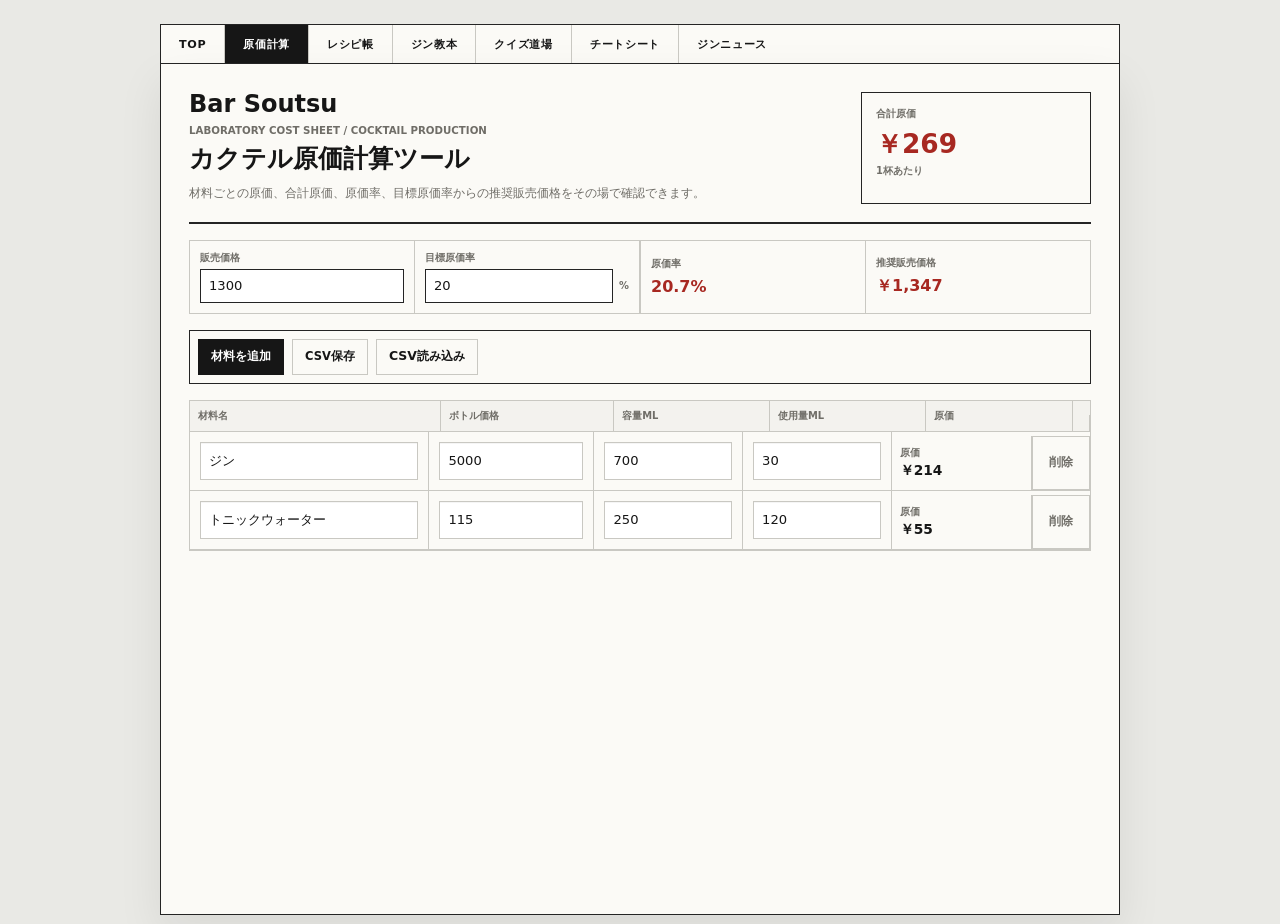
==== index.html @ 07887936 "共通ナビにTOPを追加 Co-Authored-By: Claude Opus 4.8 <noreply@anthropic.com>" ====
<!doctype html>
<html lang="ja">
  <head>
    <meta charset="UTF-8" />
    <meta name="viewport" content="width=device-width, initial-scale=1.0" />
    <meta name="theme-color" content="#f3f1ec" />
    <meta
      http-equiv="Content-Security-Policy"
      content="default-src 'self'; script-src 'self'; style-src 'self'; img-src 'self'; connect-src 'none'; object-src 'none'; base-uri 'none'; form-action 'none'; worker-src 'self'; manifest-src 'self'"
    />
    <title>Bar Soutsu カクテル原価計算ツール</title>
    <link rel="manifest" href="manifest.json" />
    <link rel="icon" href="assets/icon.svg" type="image/svg+xml" />
    <link rel="apple-touch-icon" href="assets/icon.svg" />
    <link rel="stylesheet" href="styles.css" />
  </head>
  <body class="has-nav">
    <nav class="site-nav">
      <a class="site-nav-link" href="https://sousuyou.github.io/top/">TOP</a>
      <a class="site-nav-link active" href="https://sousuyou.github.io/cocktail-cost-tool/">原価計算</a>
      <a class="site-nav-link" href="https://sousuyou.github.io/cocktail-recipe-book/">レシピ帳</a>
      <a class="site-nav-link" href="https://sousuyou.github.io/gin-textbook/">ジン教本</a>
      <a class="site-nav-link" href="https://sousuyou.github.io/gin-textbook/quiz/">クイズ道場</a>
      <a class="site-nav-link" href="https://sousuyou.github.io/gin-textbook/cheatsheet/">チートシート</a>
      <a class="site-nav-link" href="https://sousuyou.github.io/gin-news/">ジンニュース</a>
    </nav>
    <main class="app-shell">
      <section class="hero" aria-labelledby="page-title">
        <div>
          <p class="brand-mark">Bar Soutsu</p>
          <p class="eyebrow">Laboratory Cost Sheet / Cocktail Production</p>
          <h1 id="page-title">カクテル原価計算ツール</h1>
          <p class="lead">材料ごとの原価、合計原価、原価率、目標原価率からの推奨販売価格をその場で確認できます。</p>
        </div>
        <div class="hero-panel" aria-label="計算サマリー">
          <span>合計原価</span>
          <strong id="total-cost">¥0</strong>
          <small>1杯あたり</small>
        </div>
      </section>

      <section class="controls-band" aria-label="販売条件">
        <label>
          <span>販売価格</span>
          <input id="sale-price" type="number" min="0" step="1" inputmode="decimal" value="1300" placeholder="例: 1300" />
        </label>
        <label>
          <span>目標原価率</span>
          <div class="input-suffix">
            <input id="target-rate" type="number" min="0" step="0.1" inputmode="decimal" value="20" placeholder="例: 20" />
            <span>%</span>
          </div>
        </label>
        <div class="metric">
          <span>原価率</span>
          <strong id="cost-rate">-</strong>
        </div>
        <div class="metric">
          <span>推奨販売価格</span>
          <strong id="recommended-price">-</strong>
        </div>
      </section>

      <section class="toolbar" aria-label="操作">
        <button id="add-row" type="button">材料を追加</button>
        <button id="download-csv" type="button" class="secondary">CSV保存</button>
        <label class="file-button">
          CSV読み込み
          <input id="csv-file" type="file" accept=".csv,text/csv" />
        </label>
      </section>

      <section class="ingredients-section" aria-label="材料一覧">
        <div class="table-head" aria-hidden="true">
          <span>材料名</span>
          <span>ボトル価格</span>
          <span>容量ml</span>
          <span>使用量ml</span>
          <span>原価</span>
          <span></span>
        </div>
        <div id="ingredient-list" class="ingredient-list"></div>
      </section>
    </main>

    <template id="ingredient-row-template">
      <article class="ingredient-row">
        <label>
          <span>材料名</span>
          <input class="name-input" type="text" placeholder="例: ドライジン" />
        </label>
        <label>
          <span>ボトル価格</span>
          <input class="price-input" type="number" min="0" step="1" inputmode="decimal" placeholder="例: 3200" />
        </label>
        <label>
          <span>容量ml</span>
          <input class="volume-input" type="number" min="0" step="1" inputmode="decimal" placeholder="例: 700" />
        </label>
        <label>
          <span>使用量ml</span>
          <input class="used-input" type="number" min="0" step="0.1" inputmode="decimal" placeholder="例: 45" />
        </label>
        <div class="row-cost">
          <span>原価</span>
          <strong>¥0</strong>
        </div>
        <button class="remove-row" type="button" aria-label="材料を削除">削除</button>
      </article>
    </template>

    <script src="script.js"></script>
  </body>
</html>
---- styles.css ----
:root {
  color-scheme: light;
  --bg: #e9e9e5;
  --paper: #fbfaf6;
  --panel: #fbfaf6;
  --panel-soft: #f3f2ee;
  --field: #ffffff;
  --field-active: #f7f8f8;
  --line: #c9c8c2;
  --line-strong: #242424;
  --text: #161616;
  --muted: #6f6d67;
  --accent: #161616;
  --red: #a72821;
  --shadow: 0 18px 42px rgba(30, 30, 27, 0.08);
}

* {
  box-sizing: border-box;
}

body {
  margin: 0;
  min-height: 100vh;
  font-family:
    system-ui,
    -apple-system,
    BlinkMacSystemFont,
    "Hiragino Sans",
    "Yu Gothic",
    sans-serif;
  background: var(--bg);
  color: var(--text);
  font-size: 13px;
}

button,
input {
  font: inherit;
}

button {
  min-height: 36px;
  border: 1px solid var(--accent);
  border-radius: 0;
  background: var(--accent);
  color: #ffffff;
  font-size: 0.72rem;
  font-weight: 700;
  letter-spacing: 0;
  text-transform: uppercase;
  cursor: pointer;
  transition:
    transform 160ms ease,
    background 160ms ease,
    border-color 160ms ease;
}

button:hover,
.file-button:hover {
  transform: translateY(-1px);
}

button.secondary,
.file-button {
  background: var(--panel);
  color: var(--text);
  border-color: var(--line);
}

.app-shell {
  width: min(960px, calc(100% - 24px));
  min-height: calc(100vh - 48px);
  margin: 24px auto;
  padding: 28px;
  border: 1px solid var(--line-strong);
  background: var(--paper);
  box-shadow: var(--shadow);
}

.hero {
  min-height: 0;
  display: grid;
  grid-template-columns: minmax(0, 1fr) 230px;
  gap: 18px;
  align-items: stretch;
  padding: 0 0 18px;
  border: 0;
  border-bottom: 2px solid var(--line-strong);
  border-radius: 0;
  background: transparent;
  box-shadow: none;
  position: relative;
  overflow: hidden;
}

.hero::before {
  content: "";
  position: absolute;
  right: 0;
  top: 0;
  height: auto;
  background: transparent;
  color: var(--muted);
  font-size: 0.66rem;
  font-weight: 700;
  letter-spacing: 0;
  pointer-events: none;
}

.hero > * {
  position: relative;
}

.brand-mark {
  margin: 0 0 8px;
  color: var(--text);
  font-family:
    system-ui,
    -apple-system,
    BlinkMacSystemFont,
    "Hiragino Sans",
    "Yu Gothic",
    sans-serif;
  font-size: clamp(1.05rem, 2.5vw, 1.5rem);
  line-height: 1;
  letter-spacing: 0;
  font-weight: 700;
}

.eyebrow {
  margin: 0 0 8px;
  color: var(--muted);
  font-size: 0.64rem;
  font-weight: 700;
  letter-spacing: 0;
  text-transform: uppercase;
}

h1 {
  margin: 0;
  font-family:
    system-ui,
    -apple-system,
    BlinkMacSystemFont,
    "Hiragino Sans",
    "Yu Gothic",
    sans-serif;
  font-size: clamp(1.05rem, 2.5vw, 1.55rem);
  line-height: 1.18;
  letter-spacing: 0;
  font-weight: 700;
}

.lead {
  max-width: 620px;
  margin: 10px 0 0;
  color: var(--muted);
  font-size: 0.78rem;
  line-height: 1.65;
}

.hero-panel,
.metric {
  border: 1px solid var(--line);
  border-radius: 0;
  background: var(--panel-soft);
}

.hero-panel {
  padding: 14px;
  border-color: var(--line-strong);
  background: transparent;
}

.hero-panel span,
.hero-panel small,
.metric span,
.row-cost span,
label span {
  display: block;
  color: var(--muted);
  font-size: 0.62rem;
  font-weight: 700;
  letter-spacing: 0;
  text-transform: uppercase;
}

.hero-panel strong {
  display: block;
  margin: 6px 0 2px;
  color: var(--red);
  font-size: 1.65rem;
  font-family:
    system-ui,
    -apple-system,
    BlinkMacSystemFont,
    "Hiragino Sans",
    "Yu Gothic",
    sans-serif;
  letter-spacing: 0;
}

.controls-band,
.toolbar,
.ingredients-section {
  margin-top: 16px;
  padding: 0;
  border: 1px solid var(--line);
  border-radius: 0;
  background: var(--panel);
  box-shadow: none;
}

.controls-band {
  display: grid;
  grid-template-columns: repeat(4, minmax(0, 1fr));
  gap: 0;
}

label {
  display: grid;
  gap: 4px;
  padding: 10px;
  border-right: 1px solid var(--line);
}

.controls-band label:nth-of-type(2) {
  border-right: 1px solid var(--line);
}

input {
  width: 100%;
  min-height: 34px;
  border: 1px solid var(--line-strong);
  border-radius: 0;
  padding: 7px 8px;
  background: var(--field);
  color: var(--text);
  font-size: 0.82rem;
  outline: none;
}

input:hover {
  background: var(--field-active);
}

input:focus {
  border-color: var(--accent);
  background: #ffffff;
  box-shadow: inset 0 -2px 0 var(--accent);
}

.input-suffix {
  display: grid;
  grid-template-columns: minmax(0, 1fr) auto;
  align-items: center;
  gap: 6px;
}

.input-suffix span {
  color: var(--muted);
  font-weight: 800;
}

.metric {
  min-height: 0;
  padding: 10px;
  display: grid;
  align-content: center;
  gap: 6px;
  border: 0;
  border-left: 1px solid var(--line);
  background: transparent;
}

.metric strong {
  font-size: 1rem;
  color: var(--red);
  font-weight: 700;
  font-family:
    system-ui,
    -apple-system,
    BlinkMacSystemFont,
    "Hiragino Sans",
    "Yu Gothic",
    sans-serif;
  letter-spacing: 0;
}

.toolbar {
  display: flex;
  flex-wrap: wrap;
  gap: 0;
  border-color: var(--line-strong);
}

.toolbar button,
.file-button {
  padding: 0 12px;
  margin: 8px 0 8px 8px;
}

.file-button {
  min-height: 36px;
  border: 1px solid var(--line);
  border-radius: 0;
  display: inline-grid;
  place-items: center;
  cursor: pointer;
  font-size: 0.78rem;
  font-weight: 700;
  transition: transform 160ms ease;
}

.file-button input {
  position: absolute;
  inline-size: 1px;
  block-size: 1px;
  opacity: 0;
  pointer-events: none;
}

.table-head,
.ingredient-row {
  display: grid;
  grid-template-columns: 1.45fr 1fr 0.9fr 0.9fr 0.85fr auto;
  gap: 0;
  align-items: end;
}

.table-head {
  padding: 0;
  color: var(--muted);
  font-size: 0.62rem;
  font-weight: 700;
  letter-spacing: 0;
  text-transform: uppercase;
  background: var(--panel-soft);
  border-bottom: 1px solid var(--line);
}

.table-head span {
  padding: 8px;
  border-right: 1px solid var(--line);
}

.ingredient-list {
  display: grid;
  gap: 0;
}

.ingredient-row {
  padding: 0;
  border: 0;
  border-bottom: 1px solid var(--line);
  border-radius: 0;
  background: var(--panel);
}

.ingredient-row label span {
  display: none;
}

.row-cost {
  min-height: 54px;
  display: grid;
  align-content: center;
  gap: 2px;
  padding: 8px;
  border-right: 1px solid var(--line);
}

.row-cost strong {
  color: var(--text);
  font-size: 0.86rem;
  font-family:
    system-ui,
    -apple-system,
    BlinkMacSystemFont,
    "Hiragino Sans",
    "Yu Gothic",
    sans-serif;
  letter-spacing: 0;
}

.remove-row {
  min-width: 58px;
  min-height: 54px;
  border-color: var(--line);
  background: var(--panel);
  color: var(--muted);
}

.ingredient-row label {
  border-right: 1px solid var(--line);
}

.ingredient-row input {
  min-height: 38px;
  border: 1px solid var(--line);
  background: var(--field);
  box-shadow: inset 0 1px 0 rgba(0, 0, 0, 0.04);
}

.ingredient-row input:hover {
  background: var(--field-active);
}

.ingredient-row input:focus {
  border-color: var(--accent);
  box-shadow: inset 0 -2px 0 var(--accent);
}

.is-empty .remove-row {
  opacity: 0.4;
  pointer-events: none;
}

@media (max-width: 920px) {
  .hero,
  .controls-band {
    grid-template-columns: 1fr 1fr;
  }

  .hero {
    align-items: stretch;
  }

  .hero-panel {
    display: grid;
    align-content: center;
  }

  .table-head {
    display: none;
  }

  .ingredient-row {
    grid-template-columns: 1fr 1fr;
    align-items: stretch;
  }

  .ingredient-row label span {
    display: block;
  }

  .row-cost {
    min-height: 58px;
    padding: 8px 10px;
    border: 1px solid var(--line);
    border-radius: 0;
    background: var(--panel-soft);
  }
}

.site-nav {
  width: min(960px, calc(100% - 24px));
  margin: 24px auto 0;
  display: flex;
  border: 1px solid var(--line-strong);
  border-bottom: 0;
  background: var(--panel);
  overflow-x: auto;
  -webkit-overflow-scrolling: touch;
  scrollbar-width: none;
}

.site-nav::-webkit-scrollbar {
  display: none;
}

.site-nav-link {
  white-space: nowrap;
  padding: 0 18px;
  min-height: 38px;
  display: grid;
  place-items: center;
  text-decoration: none;
  color: var(--text);
  font-size: 0.7rem;
  font-weight: 700;
  letter-spacing: 0.06em;
  text-transform: uppercase;
  border-right: 1px solid var(--line);
  transition: background 160ms ease;
}

.site-nav-link:last-child { border-right: 0; }
.site-nav-link:hover { background: var(--panel-soft); }
.site-nav-link.active {
  background: var(--accent);
  color: #fff;
}

body.has-nav .app-shell { margin-top: 0; }

@media (max-width: 620px) {
  .site-nav {
    width: min(100% - 16px, 1180px);
    margin: 8px auto 0;
  }

  body.has-nav .app-shell { margin-top: 0; }
}

@media (max-width: 620px) {
  body {
    background-attachment: scroll;
  }

  .app-shell {
    width: min(100% - 16px, 1180px);
    margin: 8px auto;
    padding: 14px;
    display: flex;
    flex-direction: column;
  }

  .hero {
    grid-template-columns: 1fr;
  }

  .controls-band,
  .ingredient-row {
    grid-template-columns: 1fr 1fr;
  }

  .controls-band .metric {
    grid-column: auto;
  }

  .ingredient-row label:first-child,
  .ingredient-row label:nth-child(2) {
    grid-column: 1 / -1;
  }

  .ingredient-row .row-cost {
    grid-column: 1;
  }

  .ingredient-row .remove-row {
    grid-column: 2;
    width: 100%;
  }

  .toolbar {
    order: 4;
  }

  .ingredients-section {
    order: 3;
  }

  .hero,
  .controls-band,
  .toolbar,
  .ingredients-section {
    padding: 0;
  }

  .hero {
    min-height: 0;
  }

  h1 {
    font-size: 1.25rem;
  }

  .lead {
    font-size: 0.84rem;
  }

  .hero-panel strong {
    font-size: 1.45rem;
  }

  .toolbar {
    display: grid;
  }

  .toolbar button,
  .file-button {
    width: calc(100% - 16px);
  }
}
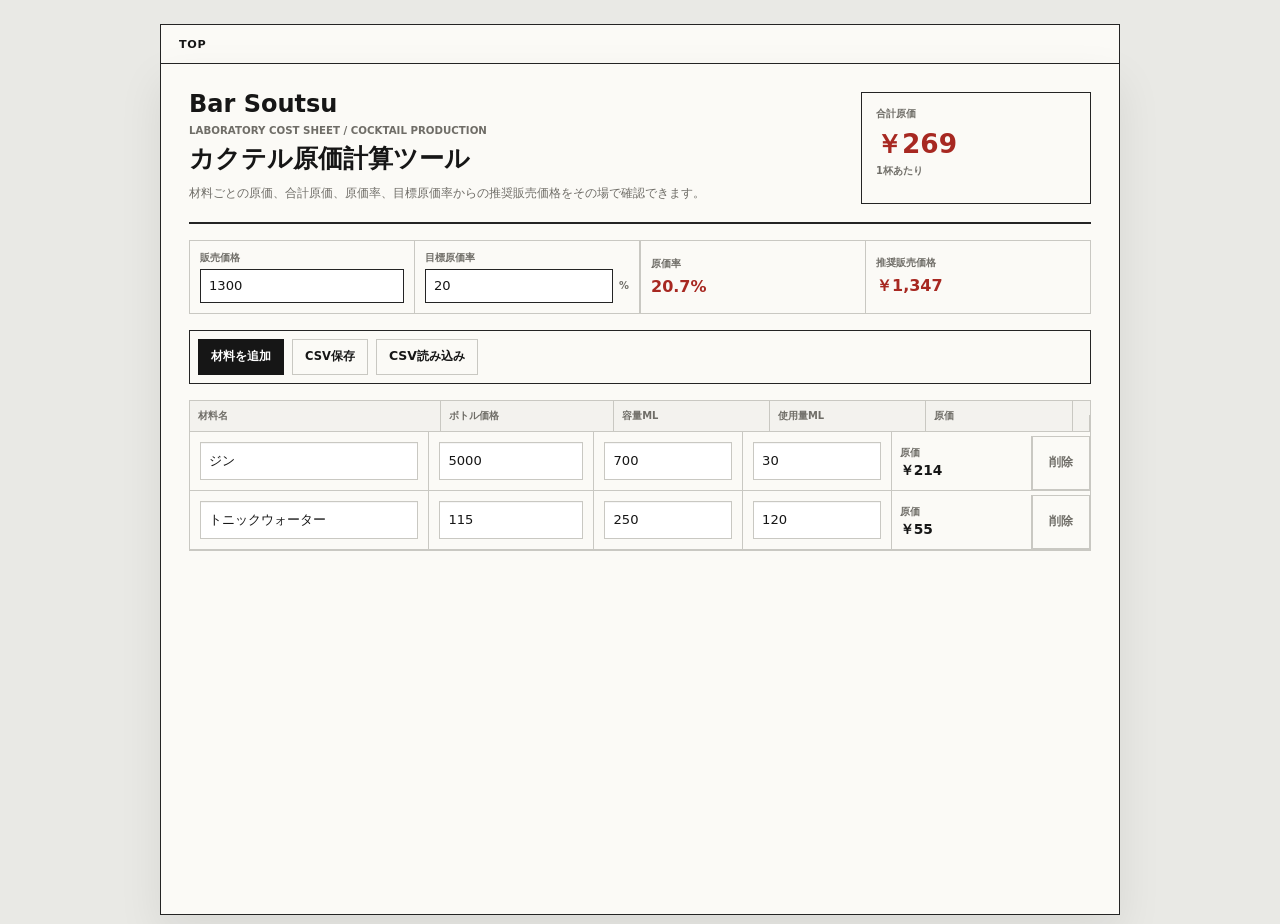
==== commit 468f9481: "共通ナビをnav.js(top)で一元管理する方式に変更 Co-Authored-By: Claude Opus 4.8 <noreply@anthropic.com>" ====
--- a/index.html
+++ b/index.html
@@ -15,15 +15,11 @@
     <link rel="stylesheet" href="styles.css" />
   </head>
   <body class="has-nav">
-    <nav class="site-nav">
+    <!-- 共通ナビ：中身は nav.js が自動生成（JS無効時はTOPリンクだけ残る） -->
+    <nav class="site-nav" id="site-nav">
       <a class="site-nav-link" href="https://sousuyou.github.io/top/">TOP</a>
-      <a class="site-nav-link active" href="https://sousuyou.github.io/cocktail-cost-tool/">原価計算</a>
-      <a class="site-nav-link" href="https://sousuyou.github.io/cocktail-recipe-book/">レシピ帳</a>
-      <a class="site-nav-link" href="https://sousuyou.github.io/gin-textbook/">ジン教本</a>
-      <a class="site-nav-link" href="https://sousuyou.github.io/gin-textbook/quiz/">クイズ道場</a>
-      <a class="site-nav-link" href="https://sousuyou.github.io/gin-textbook/cheatsheet/">チートシート</a>
-      <a class="site-nav-link" href="https://sousuyou.github.io/gin-news/">ジンニュース</a>
     </nav>
+    <script src="https://sousuyou.github.io/top/nav.js" defer></script>
     <main class="app-shell">
       <section class="hero" aria-labelledby="page-title">
         <div>
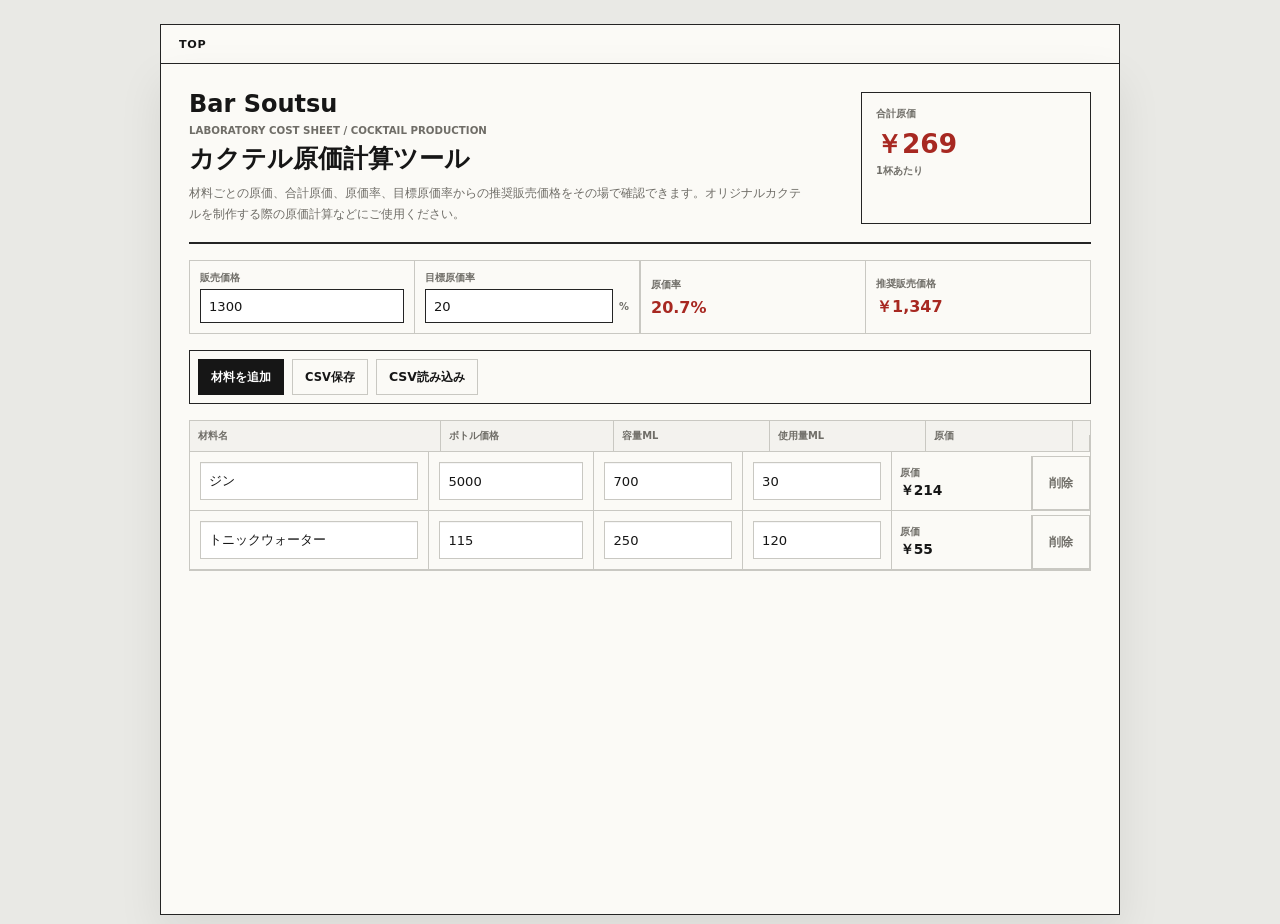
==== commit 6f57f390: "説明文にオリジナルカクテル制作時の原価計算への言及を追加 Co-Authored-By: Claude Sonnet 4.6 <noreply@anthropic.com>" ====
--- a/index.html
+++ b/index.html
@@ -3,12 +3,26 @@
   <head>
     <meta charset="UTF-8" />
     <meta name="viewport" content="width=device-width, initial-scale=1.0" />
-    <meta name="theme-color" content="#f3f1ec" />
+    <meta name="theme-color" content="#f3f1ec" media="(prefers-color-scheme: light)" />
+    <meta name="theme-color" content="#14130f" media="(prefers-color-scheme: dark)" />
     <meta
       http-equiv="Content-Security-Policy"
       content="default-src 'self'; script-src 'self'; style-src 'self'; img-src 'self'; connect-src 'none'; object-src 'none'; base-uri 'none'; form-action 'none'; worker-src 'self'; manifest-src 'self'"
     />
     <title>Bar Soutsu カクテル原価計算ツール</title>
+
+    <!-- SNS・チャットでURLを共有したときの見栄え（OGP / Twitter Card） -->
+    <meta property="og:type" content="website" />
+    <meta property="og:site_name" content="Bar Soutsu" />
+    <meta property="og:title" content="カクテル原価計算ツール｜Bar Soutsu" />
+    <meta property="og:description" content="材料原価・合計原価・原価率、目標原価率からの推奨販売価格をその場で算出。Bar Soutsuの社内ツールです。" />
+    <meta property="og:url" content="https://sousuyou.github.io/cocktail-cost-tool/" />
+    <meta property="og:image" content="https://sousuyou.github.io/cocktail-cost-tool/assets/og-image.png" />
+    <meta property="og:image:width" content="1200" />
+    <meta property="og:image:height" content="630" />
+    <meta name="twitter:card" content="summary_large_image" />
+    <meta name="twitter:image" content="https://sousuyou.github.io/cocktail-cost-tool/assets/og-image.png" />
+
     <link rel="manifest" href="manifest.json" />
     <link rel="icon" href="assets/icon.svg" type="image/svg+xml" />
     <link rel="apple-touch-icon" href="assets/icon.svg" />
@@ -26,7 +40,7 @@
           <p class="brand-mark">Bar Soutsu</p>
           <p class="eyebrow">Laboratory Cost Sheet / Cocktail Production</p>
           <h1 id="page-title">カクテル原価計算ツール</h1>
-          <p class="lead">材料ごとの原価、合計原価、原価率、目標原価率からの推奨販売価格をその場で確認できます。</p>
+          <p class="lead">材料ごとの原価、合計原価、原価率、目標原価率からの推奨販売価格をその場で確認できます。オリジナルカクテルを制作する際の原価計算などにご使用ください。</p>
         </div>
         <div class="hero-panel" aria-label="計算サマリー">
           <span>合計原価</span>
--- a/styles.css
+++ b/styles.css
@@ -1,5 +1,5 @@
 :root {
-  color-scheme: light;
+  color-scheme: light dark;
   --bg: #e9e9e5;
   --paper: #fbfaf6;
   --panel: #fbfaf6;
@@ -11,8 +11,29 @@
   --text: #161616;
   --muted: #6f6d67;
   --accent: #161616;
+  --on-accent: #ffffff; /* accent色の上に乗せる文字色 */
   --red: #a72821;
   --shadow: 0 18px 42px rgba(30, 30, 27, 0.08);
+}
+
+/* ===== ダークモード（端末設定に自動追従） ===== */
+@media (prefers-color-scheme: dark) {
+  :root {
+    --bg: #14130f;
+    --paper: #1c1b16;
+    --panel: #1c1b16;
+    --panel-soft: #242219;
+    --field: #211f19;
+    --field-active: #2a2820;
+    --line: #3a382f;
+    --line-strong: #6f6c5f;
+    --text: #ece9df;
+    --muted: #a09c8e;
+    --accent: #ece9df;
+    --on-accent: #14130f;
+    --red: #d8736c;
+    --shadow: 0 18px 42px rgba(0, 0, 0, 0.45);
+  }
 }
 
 * {
@@ -44,7 +65,7 @@
   border: 1px solid var(--accent);
   border-radius: 0;
   background: var(--accent);
-  color: #ffffff;
+  color: var(--on-accent);
   font-size: 0.72rem;
   font-weight: 700;
   letter-spacing: 0;
@@ -247,7 +268,7 @@
 
 input:focus {
   border-color: var(--accent);
-  background: #ffffff;
+  background: var(--field);
   box-shadow: inset 0 -2px 0 var(--accent);
 }
 
@@ -490,7 +511,7 @@
 .site-nav-link:hover { background: var(--panel-soft); }
 .site-nav-link.active {
   background: var(--accent);
-  color: #fff;
+  color: var(--on-accent);
 }
 
 body.has-nav .app-shell { margin-top: 0; }
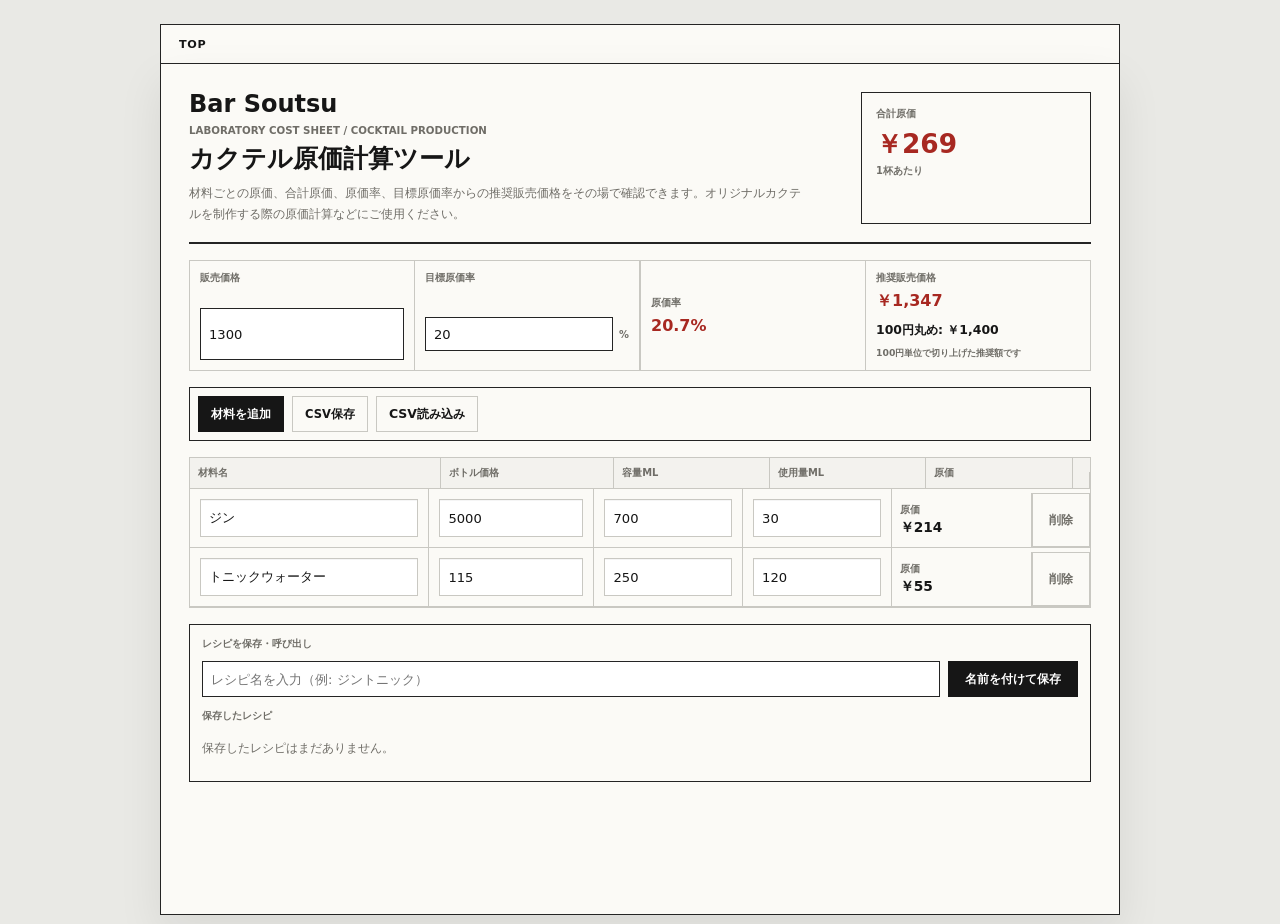
==== commit b07b6763: "原価計算: 入力の自動保存・複数レシピ保存・原価率の色分け・100円丸め・容量超過警告・CSV保護・3桁区切り・削除ボタン改善 Co-Authored-By: Claude Opus 4.8 <nor" ====
--- a/index.html
+++ b/index.html
@@ -27,6 +27,7 @@
     <link rel="icon" href="assets/icon.svg" type="image/svg+xml" />
     <link rel="apple-touch-icon" href="assets/icon.svg" />
     <link rel="stylesheet" href="styles.css" />
+    <link rel="stylesheet" href="https://sousuyou.github.io/top/theme.css" />
   </head>
   <body class="has-nav">
     <!-- 共通ナビ：中身は nav.js が自動生成（JS無効時はTOPリンクだけ残る） -->
@@ -68,6 +69,8 @@
         <div class="metric">
           <span>推奨販売価格</span>
           <strong id="recommended-price">-</strong>
+          <span class="price-rounded" id="recommended-price-rounded">-</span>
+          <span class="price-note">100円単位で切り上げた推奨額です</span>
         </div>
       </section>
 
@@ -90,6 +93,20 @@
           <span></span>
         </div>
         <div id="ingredient-list" class="ingredient-list"></div>
+      </section>
+
+      <!-- CSV読込エラーなどのお知らせ（普段は非表示） -->
+      <div id="app-message" class="app-message" role="status" aria-live="polite" hidden></div>
+
+      <!-- レシピの保存・呼び出し -->
+      <section class="recipe-band" aria-label="レシピの保存と呼び出し">
+        <span class="recipe-title">レシピを保存・呼び出し</span>
+        <div class="recipe-save">
+          <input id="recipe-name" type="text" placeholder="レシピ名を入力（例: ジントニック）" />
+          <button id="save-recipe" type="button">名前を付けて保存</button>
+        </div>
+        <span class="recipe-saved-help">保存したレシピ</span>
+        <div id="recipe-list" class="recipe-list"></div>
       </section>
     </main>
 
@@ -116,6 +133,7 @@
           <strong>¥0</strong>
         </div>
         <button class="remove-row" type="button" aria-label="材料を削除">削除</button>
+        <p class="row-warning">使用量がボトル容量を超えています。容量と使用量をご確認ください。</p>
       </article>
     </template>
 
--- a/styles.css
+++ b/styles.css
@@ -13,6 +13,7 @@
   --accent: #161616;
   --on-accent: #ffffff; /* accent色の上に乗せる文字色 */
   --red: #a72821;
+  --green: #2f7d4f;
   --shadow: 0 18px 42px rgba(30, 30, 27, 0.08);
 }
 
@@ -32,6 +33,7 @@
     --accent: #ece9df;
     --on-accent: #14130f;
     --red: #d8736c;
+    --green: #6cc08a;
     --shadow: 0 18px 42px rgba(0, 0, 0, 0.45);
   }
 }
@@ -433,9 +435,167 @@
   box-shadow: inset 0 -2px 0 var(--accent);
 }
 
+/* 材料が1行だけのときは削除ボタンを「クリア」表示にする（JSでラベルも書き換え） */
 .is-empty .remove-row {
-  opacity: 0.4;
-  pointer-events: none;
+  border-color: var(--line);
+  background: var(--panel);
+  color: var(--muted);
+}
+
+/* ===== 原価率の色分け ===== */
+.cost-ok {
+  color: var(--green) !important;
+}
+
+.cost-over {
+  color: var(--red) !important;
+}
+
+/* ===== 推奨販売価格（計算値＋100円丸め）の併記 ===== */
+.metric .price-rounded {
+  display: block;
+  margin-top: 4px;
+  color: var(--text);
+  font-size: 0.78rem;
+  font-weight: 700;
+}
+
+.metric .price-note {
+  display: block;
+  margin-top: 2px;
+  color: var(--muted);
+  font-size: 0.58rem;
+  font-weight: 700;
+  letter-spacing: 0;
+  text-transform: none;
+}
+
+/* ===== 使用量がボトル容量を超えた行の警告 ===== */
+.ingredient-row.is-over .used-input {
+  border-color: var(--red);
+  box-shadow: inset 0 -2px 0 var(--red);
+}
+
+.row-warning {
+  grid-column: 1 / -1;
+  display: none;
+  padding: 6px 10px;
+  border-top: 1px dashed var(--red);
+  color: var(--red);
+  font-size: 0.68rem;
+  font-weight: 700;
+}
+
+.ingredient-row.is-over .row-warning {
+  display: block;
+}
+
+/* ===== お知らせメッセージ（CSV読込エラーなど） ===== */
+.app-message {
+  margin-top: 16px;
+  padding: 10px 12px;
+  border: 1px solid var(--line-strong);
+  background: var(--panel-soft);
+  color: var(--text);
+  font-size: 0.74rem;
+  font-weight: 700;
+}
+
+.app-message.is-error {
+  border-color: var(--red);
+  color: var(--red);
+}
+
+/* ===== レシピの保存・呼び出しパネル ===== */
+.recipe-band {
+  margin-top: 16px;
+  padding: 12px;
+  border: 1px solid var(--line-strong);
+  background: var(--panel);
+}
+
+.recipe-band > .recipe-title {
+  display: block;
+  margin: 0 0 10px;
+  color: var(--muted);
+  font-size: 0.62rem;
+  font-weight: 700;
+  letter-spacing: 0;
+  text-transform: uppercase;
+}
+
+.recipe-save {
+  display: flex;
+  flex-wrap: wrap;
+  gap: 8px;
+  align-items: stretch;
+}
+
+.recipe-save input {
+  flex: 1 1 200px;
+  min-height: 36px;
+  border: 1px solid var(--line-strong);
+  background: var(--field);
+  color: var(--text);
+}
+
+.recipe-save button {
+  padding: 0 16px;
+}
+
+.recipe-saved-help {
+  display: block;
+  margin: 12px 0 6px;
+  color: var(--muted);
+  font-size: 0.62rem;
+  font-weight: 700;
+  letter-spacing: 0;
+  text-transform: uppercase;
+}
+
+.recipe-list {
+  display: grid;
+  gap: 6px;
+}
+
+.recipe-item {
+  display: flex;
+  flex-wrap: wrap;
+  gap: 8px;
+  align-items: center;
+  justify-content: space-between;
+  padding: 8px 10px;
+  border: 1px solid var(--line);
+  background: var(--panel-soft);
+}
+
+.recipe-item .recipe-item-name {
+  flex: 1 1 auto;
+  color: var(--text);
+  font-size: 0.82rem;
+  font-weight: 700;
+  word-break: break-word;
+}
+
+.recipe-item .recipe-item-actions {
+  display: flex;
+  gap: 6px;
+}
+
+.recipe-item button {
+  min-height: 32px;
+  padding: 0 12px;
+}
+
+.recipe-item .recipe-delete {
+  background: var(--panel);
+  color: var(--red);
+  border-color: var(--red);
+}
+
+.recipe-empty {
+  color: var(--muted);
+  font-size: 0.74rem;
 }
 
 @media (max-width: 920px) {
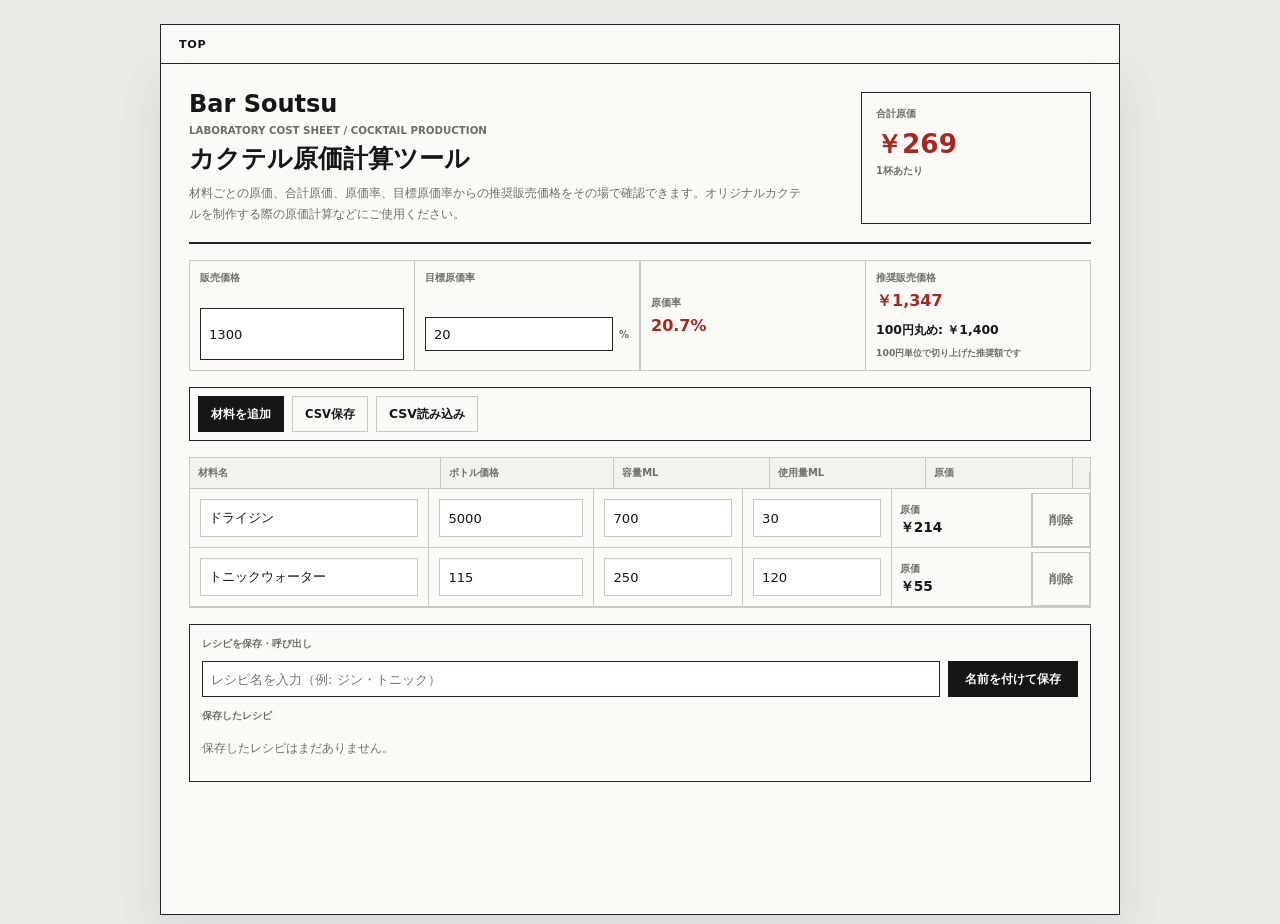
==== commit b04f9a1f: "表記統一とSWキャッシュ更新 - サンプル材料名を「ジン」→「ドライジン」に統一（プレースホルダ・READMEと整合） - レシピ名プレースホルダの例を「ジントニック」→「ジン・トニック」に - se" ====
--- a/index.html
+++ b/index.html
@@ -102,7 +102,7 @@
       <section class="recipe-band" aria-label="レシピの保存と呼び出し">
         <span class="recipe-title">レシピを保存・呼び出し</span>
         <div class="recipe-save">
-          <input id="recipe-name" type="text" placeholder="レシピ名を入力（例: ジントニック）" />
+          <input id="recipe-name" type="text" placeholder="レシピ名を入力（例: ジン・トニック）" />
           <button id="save-recipe" type="button">名前を付けて保存</button>
         </div>
         <span class="recipe-saved-help">保存したレシピ</span>
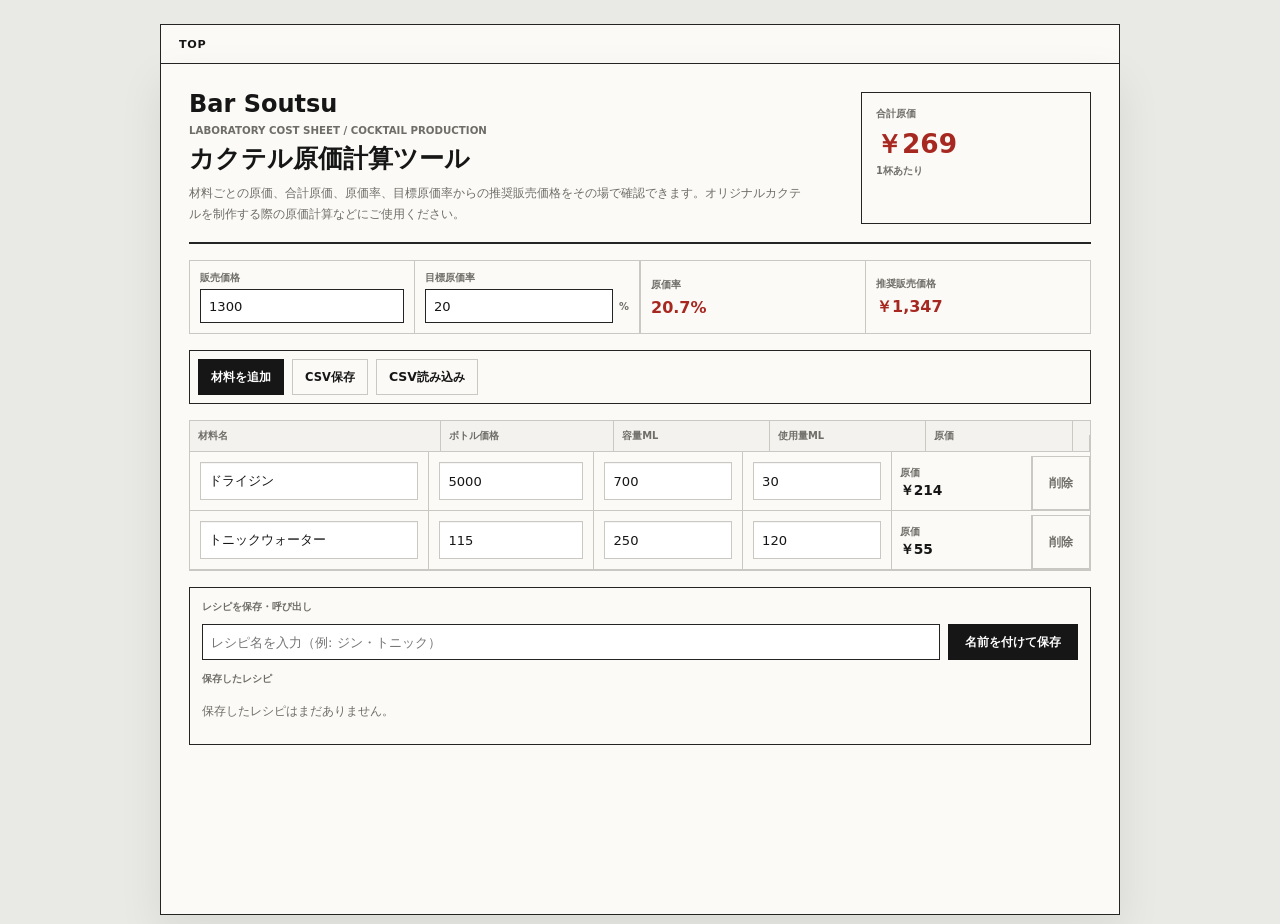
==== commit e7f2d182: "推奨販売価格の「100円丸め」表示を削除 - 推奨販売価格は計算値のみ表示に（丸め行・説明文を撤去） - 未使用となった .price-rounded / .price-note スタイルを削除 - " ====
--- a/index.html
+++ b/index.html
@@ -69,8 +69,6 @@
         <div class="metric">
           <span>推奨販売価格</span>
           <strong id="recommended-price">-</strong>
-          <span class="price-rounded" id="recommended-price-rounded">-</span>
-          <span class="price-note">100円単位で切り上げた推奨額です</span>
         </div>
       </section>
 
--- a/styles.css
+++ b/styles.css
@@ -451,25 +451,6 @@
   color: var(--red) !important;
 }
 
-/* ===== 推奨販売価格（計算値＋100円丸め）の併記 ===== */
-.metric .price-rounded {
-  display: block;
-  margin-top: 4px;
-  color: var(--text);
-  font-size: 0.78rem;
-  font-weight: 700;
-}
-
-.metric .price-note {
-  display: block;
-  margin-top: 2px;
-  color: var(--muted);
-  font-size: 0.58rem;
-  font-weight: 700;
-  letter-spacing: 0;
-  text-transform: none;
-}
-
 /* ===== 使用量がボトル容量を超えた行の警告 ===== */
 .ingredient-row.is-over .used-input {
   border-color: var(--red);
